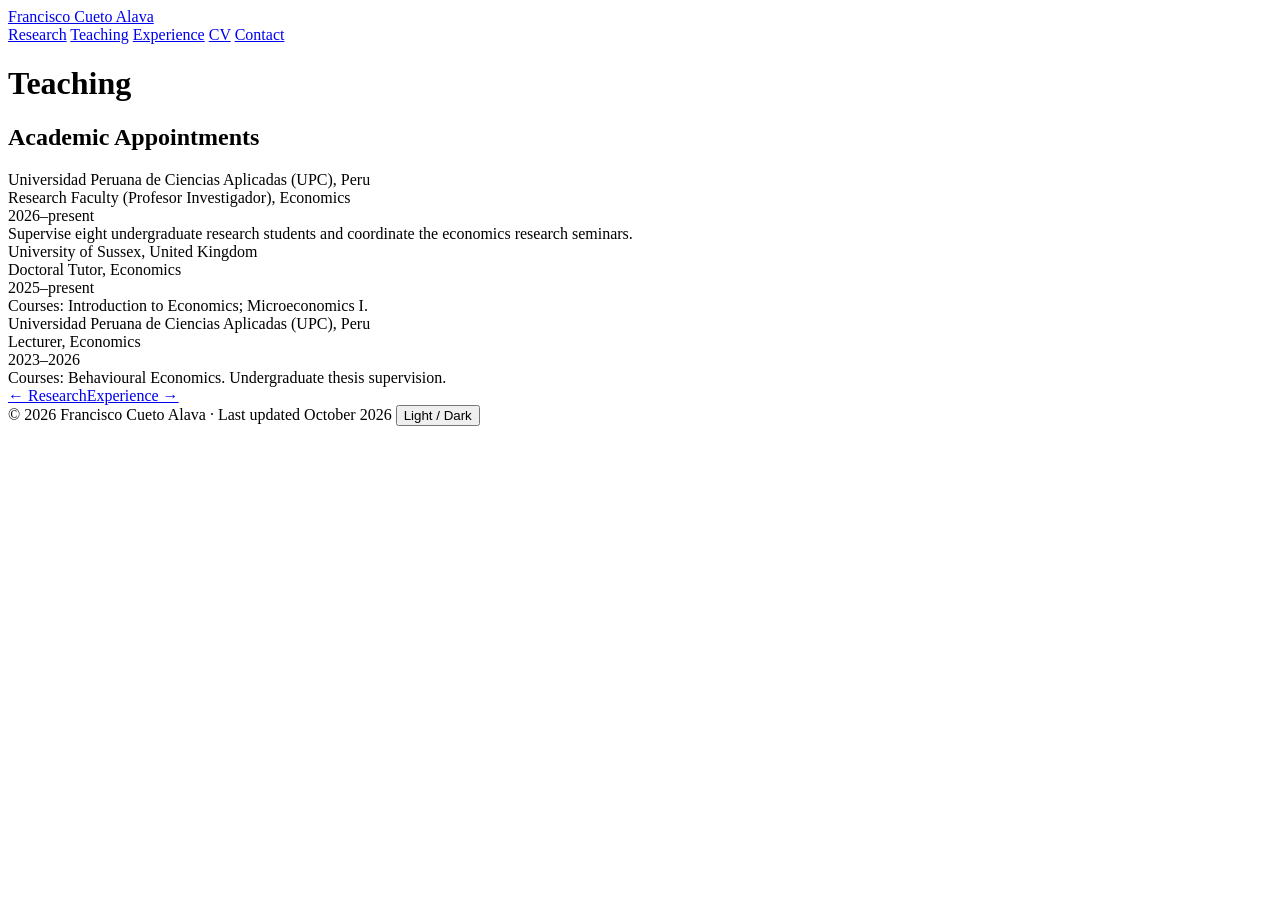
==== teaching.html @ 5b52dad5 "Add files via upload" ====
<!doctype html>
<html lang="en">
<head>
<meta charset="utf-8">
<meta name="viewport" content="width=device-width, initial-scale=1">
<title>Teaching | Francisco Cueto Alava</title>
<meta name="description" content="Francisco Cueto Alava, PhD Candidate in Economics at the University of Sussex. Applied microeconomics, economics of crime, political economy and development economics.">
<link rel="preconnect" href="https://fonts.googleapis.com">
<link rel="preconnect" href="https://fonts.gstatic.com" crossorigin>
<link href="https://fonts.googleapis.com/css2?family=Source+Sans+3:ital,wght@0,400;0,600;0,700;1,400&family=Source+Serif+4:opsz,wght@8..60,500;8..60,600;8..60,700&display=swap" rel="stylesheet">
<link rel="stylesheet" href="style.css">
</head>
<body>

<nav class="nav">
  <div class="nav-inner">
    <a class="nav-name" href="index.html">Francisco Cueto Alava</a>
    <div class="nav-links">
      <a href="research.html">Research</a>
      <a href="teaching.html" class="active">Teaching</a>
      <a href="experience.html">Experience</a>
      <a href="cv.pdf">CV</a>
      <a href="index.html#contact">Contact</a>
    </div>
  </div>
</nav>

<main>

  <header class="page-head">
    <h1>Teaching</h1>
  </header>

  <section id="appointments">
    <h2>Academic Appointments</h2>
    <div class="row">
      <div><span class="org">Universidad Peruana de Ciencias Aplicadas (UPC), Peru</span><br><span class="pos">Research Faculty (Profesor Investigador), Economics</span></div>
      <div class="when">2026&ndash;present</div>
      <div class="what">Supervise eight undergraduate research students and coordinate the economics research seminars.</div>
    </div>
    <div class="row">
      <div><span class="org">University of Sussex, United Kingdom</span><br><span class="pos">Doctoral Tutor, Economics</span></div>
      <div class="when">2025&ndash;present</div>
      <div class="what">Courses: Introduction to Economics; Microeconomics I.</div>
    </div>
    <div class="row">
      <div><span class="org">Universidad Peruana de Ciencias Aplicadas (UPC), Peru</span><br><span class="pos">Lecturer, Economics</span></div>
      <div class="when">2023&ndash;2026</div>
      <div class="what">Courses: Behavioural Economics. Undergraduate thesis supervision.</div>
    </div>
  </section>

  <div class="next"><a href="research.html">&larr; Research</a><a href="experience.html">Experience &rarr;</a></div>

</main>

<footer>
  <span>&copy; 2026 Francisco Cueto Alava &middot; Last updated October 2026</span>
  <button class="theme-toggle" id="themeBtn" type="button">Light / Dark</button>
</footer>

<script>
  (function () {
    var root = document.documentElement, btn = document.getElementById('themeBtn');
    try { var s = localStorage.getItem('theme'); if (s) root.setAttribute('data-theme', s); } catch (e) {}
    btn.addEventListener('click', function () {
      var cur = root.getAttribute('data-theme') || 'dark';
      var next = cur === 'dark' ? 'light' : 'dark';
      root.setAttribute('data-theme', next);
      try { localStorage.setItem('theme', next); } catch (e) {}
    });
  })();
</script>
</body>
</html>
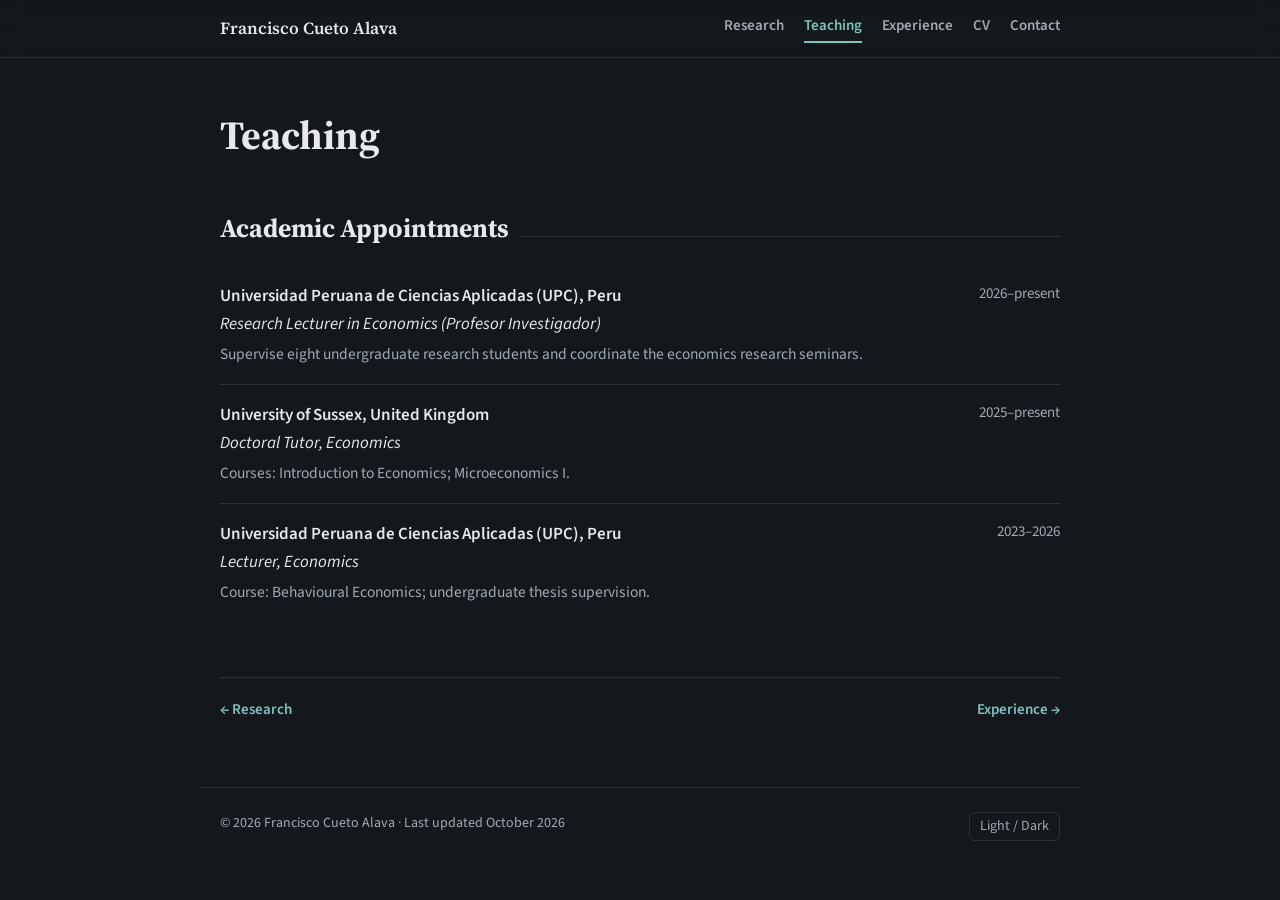
==== commit 27f859ef: "Add files via upload" ====
--- a/teaching.html
+++ b/teaching.html
@@ -34,7 +34,7 @@
   <section id="appointments">
     <h2>Academic Appointments</h2>
     <div class="row">
-      <div><span class="org">Universidad Peruana de Ciencias Aplicadas (UPC), Peru</span><br><span class="pos">Research Faculty (Profesor Investigador), Economics</span></div>
+      <div><span class="org">Universidad Peruana de Ciencias Aplicadas (UPC), Peru</span><br><span class="pos">Research Lecturer in Economics (Profesor Investigador)</span></div>
       <div class="when">2026&ndash;present</div>
       <div class="what">Supervise eight undergraduate research students and coordinate the economics research seminars.</div>
     </div>
@@ -46,7 +46,7 @@
     <div class="row">
       <div><span class="org">Universidad Peruana de Ciencias Aplicadas (UPC), Peru</span><br><span class="pos">Lecturer, Economics</span></div>
       <div class="when">2023&ndash;2026</div>
-      <div class="what">Courses: Behavioural Economics. Undergraduate thesis supervision.</div>
+      <div class="what">Course: Behavioural Economics; undergraduate thesis supervision.</div>
     </div>
   </section>
 
--- a/style.css
+++ b/style.css
@@ -0,0 +1,155 @@
+:root {
+  /* Dark theme by default */
+  --bg: #14181c; --surface: #1b2026; --ink: #e7e9ec; --muted: #a1a9b3;
+  --line: #2c333b; --accent: #7cc4bc; --accent-soft: #1d3331; --shadow: none;
+  color-scheme: dark;
+}
+:root[data-theme="light"] {
+  --bg: #fbfaf7; --surface: #ffffff; --ink: #1c2126; --muted: #5b6570;
+  --line: #e4e1da; --accent: #1f5f5b; --accent-soft: #e6f0ee;
+  --shadow: 0 1px 2px rgba(20,30,40,.05), 0 4px 16px rgba(20,30,40,.05);
+  color-scheme: light;
+}
+
+* { box-sizing: border-box; }
+html { scroll-behavior: smooth; scroll-padding-top: 72px; }
+body {
+  margin: 0; background: var(--bg); color: var(--ink);
+  font: 17px/1.65 "Source Sans 3", system-ui, sans-serif;
+  -webkit-font-smoothing: antialiased;
+}
+a { color: var(--accent); text-decoration-thickness: 1px; text-underline-offset: 3px; }
+a:hover { text-decoration-thickness: 2px; }
+h1, h2, h3 { font-family: "Source Serif 4", Georgia, serif; line-height: 1.25; margin: 0; }
+
+/* Justified body text */
+@media (min-width: 721px) {
+p, .what, .abstract, .bio p {
+  text-align: justify; text-justify: inter-word; hyphens: auto; -webkit-hyphens: auto;
+}
+}
+
+/* Nav */
+.nav {
+  position: sticky; top: 0; z-index: 10;
+  background: color-mix(in srgb, var(--bg) 88%, transparent);
+  backdrop-filter: blur(8px); border-bottom: 1px solid var(--line);
+}
+.nav-inner {
+  max-width: 880px; margin: 0 auto; padding: 14px 20px;
+  display: flex; align-items: center; justify-content: space-between; gap: 16px;
+}
+.nav-name { font-family: "Source Serif 4", serif; font-weight: 600; color: var(--ink); text-decoration: none; white-space: nowrap; }
+.nav-links { display: flex; gap: 20px; flex-wrap: wrap; justify-content: flex-end; }
+.nav-links a { color: var(--muted); text-decoration: none; font-size: 15px; font-weight: 600; padding-bottom: 2px; border-bottom: 2px solid transparent; }
+.nav-links a:hover { color: var(--accent); }
+.nav-links a.active { color: var(--accent); border-bottom-color: var(--accent); }
+
+main { max-width: 880px; margin: 0 auto; padding: 0 20px 64px; }
+
+/* Home hero */
+.hero {
+  display: grid; grid-template-columns: 180px 1fr; gap: 40px; align-items: start;
+  padding: 56px 0 44px; border-bottom: 1px solid var(--line);
+}
+.photo {
+  width: 180px; height: 180px; border-radius: 50%; overflow: hidden; position: relative;
+  background: var(--accent-soft); color: var(--accent);
+  display: grid; place-items: center;
+  font: 600 54px "Source Serif 4", serif; letter-spacing: 1px;
+}
+.photo img { position: absolute; inset: 0; width: 100%; height: 100%; object-fit: cover; }
+.hero h1 { font-size: clamp(32px, 5vw, 44px); font-weight: 700; }
+.bio .role, .role { font-size: 19px; color: var(--muted); margin: 6px 0 18px; text-align: left; }
+.role strong { color: var(--ink); font-weight: 600; }
+.bio p { margin: 0 0 14px; }
+.btns { display: flex; flex-wrap: wrap; gap: 10px; margin-top: 22px; }
+.btn {
+  display: inline-flex; align-items: center; gap: 6px;
+  padding: 8px 16px; border-radius: 8px; border: 1px solid var(--line);
+  background: var(--surface); color: var(--ink); text-decoration: none;
+  font-size: 15px; font-weight: 600; box-shadow: var(--shadow);
+}
+.btn:hover { border-color: var(--accent); color: var(--accent); }
+.btn.primary { background: var(--accent); border-color: var(--accent); color: var(--bg); }
+.btn.primary:hover { opacity: .9; color: var(--bg); }
+
+.facts {
+  display: grid; grid-template-columns: repeat(3, 1fr); gap: 24px;
+  padding: 28px 0; border-bottom: 1px solid var(--line); font-size: 15.5px;
+}
+.facts h3, h3.sub {
+  font-family: "Source Sans 3", sans-serif; font-size: 13px; letter-spacing: .08em;
+  text-transform: uppercase; color: var(--muted);
+}
+.facts h3 { margin-bottom: 6px; }
+.facts p { margin: 0; text-align: left; }
+
+/* Page header (inner pages) */
+.page-head { padding: 52px 0 8px; }
+.page-head h1 { font-size: clamp(30px, 5vw, 40px); }
+.page-head p { color: var(--muted); margin: 10px 0 0; max-width: 680px; text-align: left; }
+
+/* Sections */
+section { padding: 44px 0 8px; }
+section > h2 { font-size: 26px; margin-bottom: 22px; display: flex; align-items: baseline; gap: 12px; }
+section > h2::after { content: ""; flex: 1; height: 1px; background: var(--line); }
+h3.sub { margin: 32px 0 10px; font-size: 14px; }
+
+.jmp {
+  background: var(--surface); border: 1px solid var(--line); border-left: 4px solid var(--accent);
+  border-radius: 10px; padding: 26px 28px; box-shadow: var(--shadow);
+}
+.jmp .label { font-size: 13px; font-weight: 700; letter-spacing: .08em; text-transform: uppercase; color: var(--accent); }
+.jmp h3 { font-size: 23px; margin: 8px 0 6px; }
+.meta { color: var(--muted); font-size: 15px; }
+.abstract { margin: 14px 0 0; }
+.links { margin-top: 12px; display: flex; gap: 16px; flex-wrap: wrap; font-size: 15px; font-weight: 600; }
+
+.item { padding: 14px 0; border-bottom: 1px solid var(--line); }
+.item:last-child { border-bottom: 0; }
+.item .title { font-weight: 600; }
+
+.row { display: grid; grid-template-columns: 1fr auto; gap: 4px 20px; padding: 16px 0; border-bottom: 1px solid var(--line); }
+.row:last-child { border-bottom: 0; }
+.row .when { color: var(--muted); font-size: 15px; white-space: nowrap; text-align: right; }
+.row .what { grid-column: 1 / -1; color: var(--muted); font-size: 15.5px; }
+.row .org { font-weight: 600; }
+.row .pos { font-style: italic; }
+
+.refs { display: grid; grid-template-columns: repeat(2, 1fr); gap: 16px; }
+.ref { background: var(--surface); border: 1px solid var(--line); border-radius: 10px; padding: 16px 18px; font-size: 15.5px; }
+.ref strong { display: block; font-size: 16.5px; }
+.ref span { color: var(--muted); }
+
+.contact { display: grid; grid-template-columns: repeat(2, 1fr); gap: 20px; }
+.contact p { margin: 0 0 12px; text-align: left; }
+
+.next {
+  display: flex; justify-content: space-between; gap: 12px; flex-wrap: wrap;
+  margin-top: 48px; padding-top: 20px; border-top: 1px solid var(--line); font-weight: 600; font-size: 15px;
+}
+.next a { text-decoration: none; }
+
+footer {
+  max-width: 880px; margin: 0 auto; padding: 24px 20px 40px; color: var(--muted); font-size: 14px;
+  border-top: 1px solid var(--line); display: flex; justify-content: space-between; gap: 12px; flex-wrap: wrap;
+}
+.theme-toggle { background: none; border: 1px solid var(--line); color: var(--muted); border-radius: 6px; padding: 2px 10px; font: inherit; cursor: pointer; }
+
+@media (max-width: 720px) {
+  body { font-size: 16.5px; }
+  .nav-inner { padding: 12px 16px; flex-direction: column; align-items: flex-start; gap: 6px; }
+  .nav-links { gap: 14px; justify-content: flex-start; }
+  .nav-links a { font-size: 14.5px; }
+  main { padding: 0 16px 48px; }
+  .hero { grid-template-columns: 1fr; gap: 22px; padding: 32px 0 32px; }
+  .photo { width: 120px; height: 120px; font-size: 38px; }
+  .facts, .refs, .contact { grid-template-columns: 1fr; gap: 16px; }
+  .page-head { padding: 34px 0 4px; }
+  .jmp { padding: 20px; }
+  .row { grid-template-columns: 1fr; }
+  .row .when { text-align: left; }
+  footer { padding: 24px 16px 36px; }
+}
+.emails { margin: 0; text-align: left; line-height: 2; }
